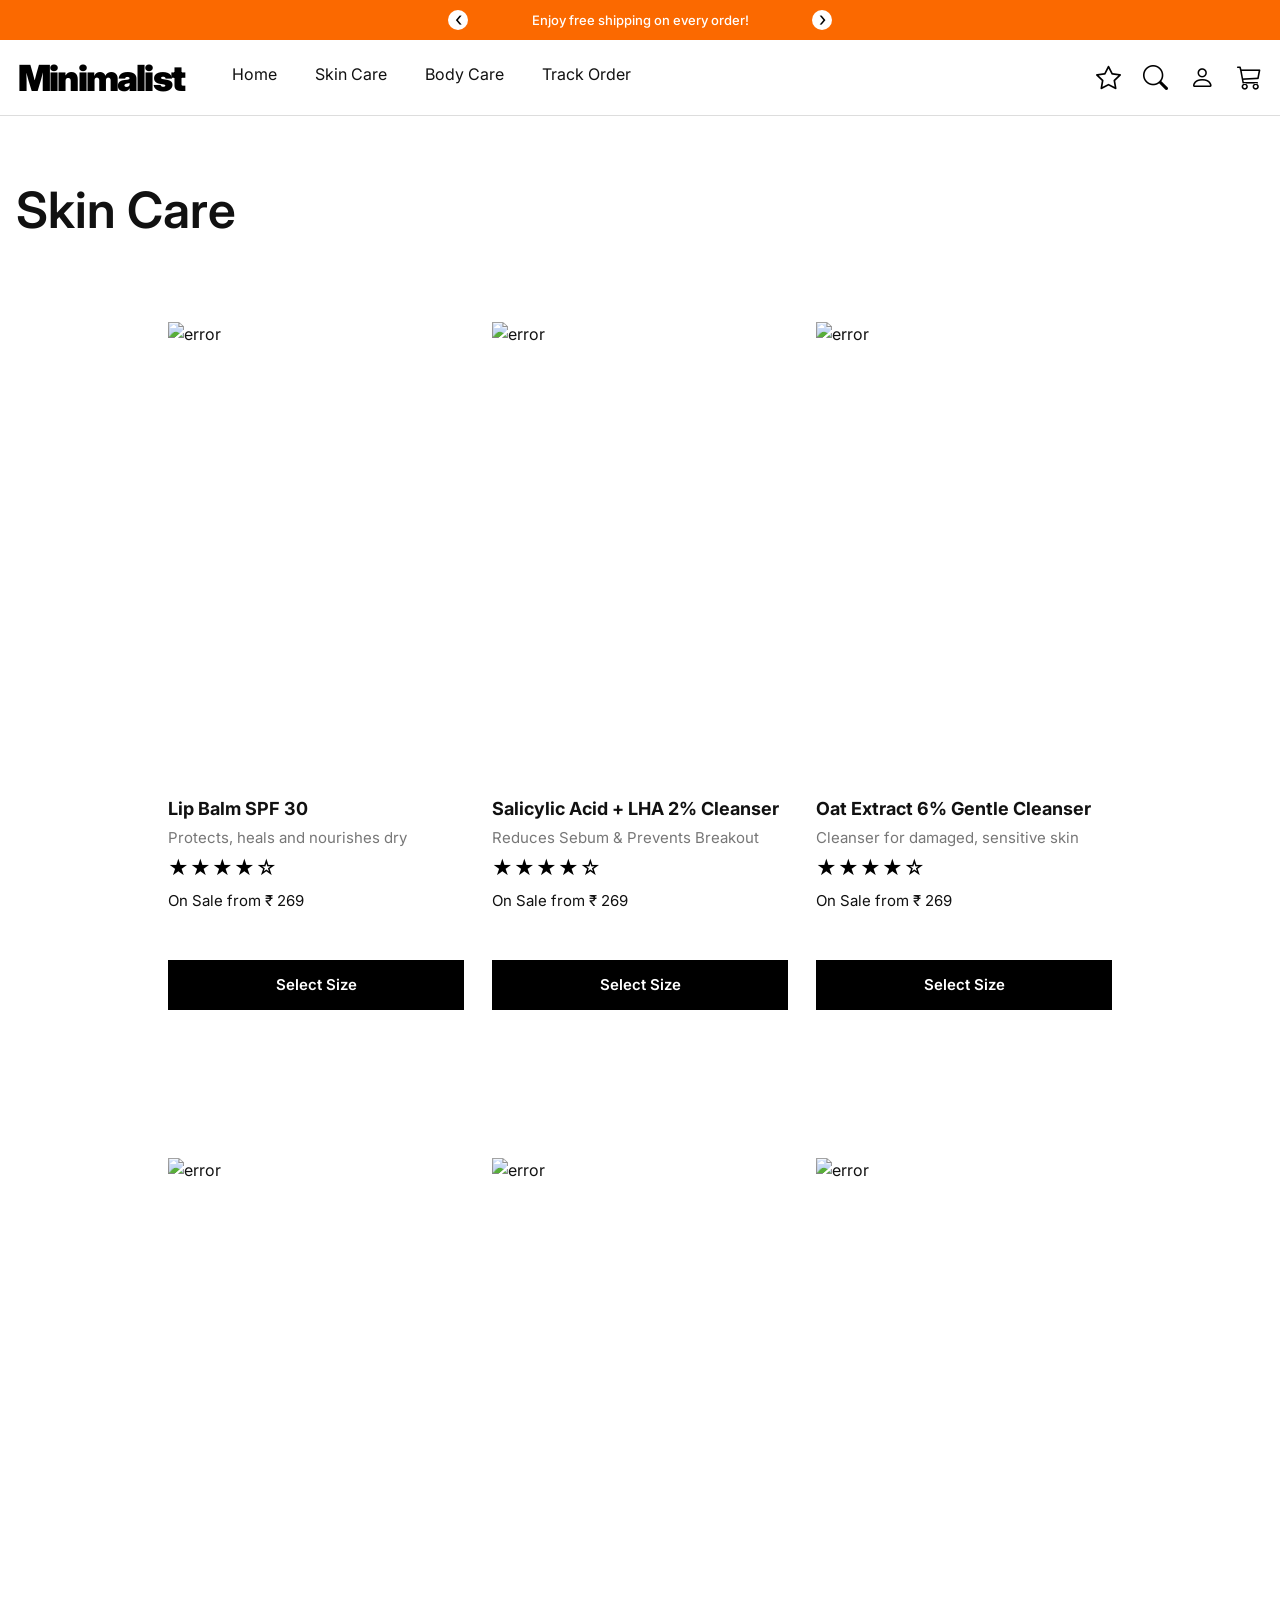
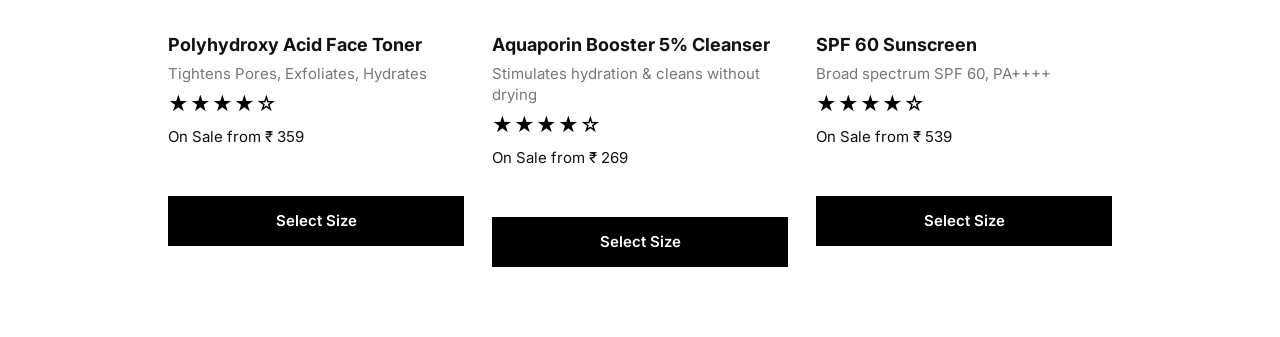
==== skin.html @ c64dd881 "Add files via upload" ====
<!doctype html>
<html lang="en">
  <head>
    <meta charset="UTF-8" />
    <meta name="viewport" content="width=device-width, initial-scale=1.0" />
    <title>Minimalist</title>

    <link rel="icon" type="image/x-icon" href="upscalemedia-transformed.jpg" />

    <!-- Google Font -->
    <link
      href="https://fonts.googleapis.com/css2?family=Inter:wght@400;500;700;800;900&display=swap"
      rel="stylesheet"
    />

    <!-- Bootstrap Icons -->
    <link
      href="https://cdn.jsdelivr.net/npm/bootstrap-icons@1.11.3/font/bootstrap-icons.css"
      rel="stylesheet"
    />

    <!-- Bootstrap 5 CSS -->
    <link
      href="https://cdn.jsdelivr.net/npm/bootstrap@5.3.3/dist/css/bootstrap.min.css"
      rel="stylesheet"
    />

    <!-- Custom CSS -->
    <link rel="stylesheet" href="style.css" />
  </head>
  <body>
    <!-- Promo Bar -->
    <div
      id="promoBar"
      class="carousel slide promo-bar"
      data-bs-ride="carousel"
      data-bs-interval="3000"
    >
      <div class="carousel-inner">
        <div class="carousel-item active">
          Enjoy free shipping on every order!
        </div>

        <div class="carousel-item">
          🎁 Build Your Own Bundle — Save an additional up to 15% off
        </div>

        <div class="carousel-item">
          Get 5% OFF + Additional 10% Cashback on App Orders
        </div>

        <div class="carousel-item">
          Free Marula Oil Moisturizer on orders over ₹599!
        </div>

        <div class="carousel-item">
          Free Tote Bag with every purchase of ₹899!
        </div>

        <div class="carousel-item">
          Free Retinol 0.3% Serum with every purchase of ₹1200!
        </div>

        <div class="carousel-item">
          Free SPF 60 Sunscreen on purchase of 2 products
        </div>

        <div class="carousel-item">
          Trust Circle: Earn rewards on your skincare journey!
        </div>
      </div>

      <button
        class="carousel-control-prev promo-btn"
        type="button"
        data-bs-target="#promoBar"
        data-bs-slide="prev"
      >
        <span>‹</span>
      </button>

      <button
        class="carousel-control-next promo-btn"
        type="button"
        data-bs-target="#promoBar"
        data-bs-slide="next"
      >
        <span>›</span>
      </button>
    </div>

    <!-- Navbar -->
    <header class="main-navbar">
      <div class="navbar-inner">
        <div class="logo">Minimalist</div>

        <nav class="nav-links">
          <a href="index.html">Home</a>
          <a href="skin.html">Skin Care</a>
          <a href="body.html">Body Care</a>
          <a href="track.html">Track Order</a>
        </nav>

        <div class="nav-icons">
          <i class="bi bi-star"></i>
          <i class="bi bi-search"></i>
          <i class="bi bi-person"></i>

          <div class="cart-icon">
            <i class="bi bi-cart3"></i>
          </div>
        </div>
      </div>
    </header>

    <section class="skin-care">
      <h2>Skin Care</h2>

      <div class="product">
        <div class="pro1">
          <img class="img" src="skin/product1.avif" alt="error" />
          <h3 class="product-title">Lip Balm SPF 30</h3>
          <p class="product-desc">Protects, heals and nourishes dry</p>
          <p class="rating">★★★★☆</p>
          <p class="price">On Sale from ₹ 269</p>

          <div class="size-dropdown">
            <button class="size-btn" type="button" onclick="toggleSize(this)">
              Select Size
            </button>

            <div class="size-list">
              <div class="size-title">Select Size</div>
              <div class="size-option">100ml</div>
              <div class="size-option">250ml</div>
            </div>
          </div>
        </div>
        <div class="pro1">
          <img class="img" src="skin/product2.avif" alt="error" />
          <h3 class="product-title">Salicylic Acid + LHA 2% Cleanser</h3>
          <p class="product-desc">Reduces Sebum & Prevents Breakout </p>
          <p class="rating">★★★★☆</p>
          <p class="price">On Sale from ₹ 269</p>

          <div class="size-dropdown">
            <button class="size-btn" type="button" onclick="toggleSize(this)">
              Select Size
            </button>

            <div class="size-list">
              <div class="size-title">Select Size</div>
              <div class="size-option">100ml</div>
              <div class="size-option">250ml</div>
            </div>
          </div>
        </div>
        <div class="pro1">
          <img class="img" src="skin/product3.avif" alt="error" />
          <h3 class="product-title">Oat Extract 6% Gentle Cleanser</h3>
          <p class="product-desc">Cleanser for damaged, sensitive skin</p>
          <p class="rating">★★★★☆</p>
          <p class="price">On Sale from ₹ 269</p>

          <div class="size-dropdown">
            <button class="size-btn" type="button" onclick="toggleSize(this)">
              Select Size
            </button>

            <div class="size-list">
              <div class="size-title">Select Size</div>
              <div class="size-option">100ml</div>
              <div class="size-option">250ml</div>
            </div>
          </div>
        </div>
        <div class="pro1">
          <img class="img" src="skin/product4.avif" alt="error" />
          <h3 class="product-title">Polyhydroxy Acid Face Toner</h3>
          <p class="product-desc">Tightens Pores, Exfoliates, Hydrates </p>
          <p class="rating">★★★★☆</p>
          <p class="price">On Sale from ₹ 359</p>

          <div class="size-dropdown">
            <button class="size-btn" type="button" onclick="toggleSize(this)">
              Select Size
            </button>

            <div class="size-list">
              <div class="size-title">Select Size</div>
              <div class="size-option">100ml</div>
              <div class="size-option">250ml</div>
            </div>
          </div>
        </div>
        <div class="pro1">
          <img class="img" src="skin/product5.avif" alt="error" />
          <h3 class="product-title">Aquaporin Booster 5% Cleanser</h3>
          <p class="product-desc">Stimulates hydration & cleans without drying</p>
          <p class="rating">★★★★☆</p>
          <p class="price">On Sale from ₹ 269</p>

          <div class="size-dropdown">
            <button class="size-btn" type="button" onclick="toggleSize(this)">
              Select Size
            </button>

            <div class="size-list">
              <div class="size-title">Select Size</div>
              <div class="size-option">100ml</div>
              <div class="size-option">250ml</div>
            </div>
          </div>
        </div>
        <div class="pro1">
          <img class="img" src="skin/product6.avif" alt="error" />
          <h3 class="product-title">SPF 60 Sunscreen</h3>
          <p class="product-desc">Broad spectrum SPF 60, PA++++</p>
          <p class="rating">★★★★☆</p>
          <p class="price">On Sale from ₹ 539</p>

          <div class="size-dropdown">
            <button class="size-btn" type="button" onclick="toggleSize(this)">
              Select Size
            </button>

            <div class="size-list">
              <div class="size-title">Select Size</div>
              <div class="size-option">100ml</div>
              <div class="size-option">250ml</div>
            </div>
          </div>
        </div>

      </div>
    </section>

    <!-- Bootstrap 5 JS -->
    <script src="https://cdn.jsdelivr.net/npm/bootstrap@5.3.3/dist/js/bootstrap.bundle.min.js"></script>

    <!-- Your JS -->
    <script>
      function toggleSize(button) {
        button.parentElement.classList.toggle("active");
      }
    </script>
  </body>
</html>
---- style.css ----
/* =========================
   GLOBAL
========================= */
* {
  margin: 0;
  padding: 0;
  box-sizing: border-box;
  font-family: "Inter", sans-serif;
}

html,
body {
  width: 100%;
  overflow-x: hidden;
}

body {
  background: #fff;
  color: #111;
}

/* =========================
   PROMO BAR
========================= */
.promo-bar {
  width: 100%;
  height: 40px;
  background: #fb6900;
  color: #fff;
  overflow: hidden;
}

.promo-bar .carousel-inner {
  height: 40px;
}

.promo-bar .carousel-item {
  height: 40px;
  line-height: 40px;
  text-align: center;
  font-size: 13px;
  font-weight: 500;
  padding: 0 60px;
}

.promo-bar .promo-btn {
  width: 20px !important;
  height: 20px !important;
  background: #fff !important;
  border-radius: 50%;
  opacity: 1;
  top: 50%;
  transform: translateY(-50%);
  padding: 0;
}

.promo-bar .carousel-control-prev {
  left: 35%;
}

.promo-bar .carousel-control-next {
  right: 35%;
}

.promo-bar .promo-btn span {
  color: #000;
  font-size: 20px;
  line-height: 16px;
  margin-top: -3px;
}

/* =========================
   NAVBAR
========================= */
.main-navbar {
  width: 100%;
  background: #fff;
  display: flex;
  justify-content: center;
}

.navbar-inner {
  width: min(100%, 1280px);
  min-height: 76px;
  padding: 0 18px;
  display: flex;
  align-items: center;
  justify-content: space-between;
  border-bottom: 1px solid #ddd;
}

.logo {
  font-size: 36px;
  font-weight: 900;
  color: #000;
  letter-spacing: -1.8px;
  line-height: 1;
  margin-right: 48px;
  white-space: nowrap;
}

.nav-links {
  display: flex;
  align-items: center;
  gap: 38px;
  flex: 1;
  margin-left: 0;
}

.nav-links a {
  position: relative;
  text-decoration: none;
  color: #111;
  font-size: 16px;
  font-weight: 400;
  white-space: nowrap;
  padding-bottom: 7px;
}

.nav-links a::after {
  content: "";
  position: absolute;
  left: 0;
  bottom: 0;
  width: 0;
  height: 1.5px;
  background: #111;
  transition: width 0.3s ease;
}

.nav-links a:hover::after {
  width: 100%;
}

.nav-icons {
  display: flex;
  align-items: center;
  gap: 22px;
  font-size: 25px;
  color: #000;
  flex-shrink: 0;
}

.nav-icons i {
  cursor: pointer;
  line-height: 1;
}

.cart-icon {
  position: relative;
  display: flex;
  align-items: center;
}

.cart-icon span {
  position: absolute;
  top: -13px;
  right: -12px;
  width: 19px;
  height: 19px;
  background: #000;
  color: #fff;
  border-radius: 50%;
  font-size: 11px;
  font-weight: 700;
  display: flex;
  align-items: center;
  justify-content: center;
}

/* =========================
   HERO SLIDER
========================= */
.hero-slider {
  width: 100%;
  height: 455px;
  margin: 0;
  position: relative;
  overflow: hidden;
}

.hero-slider .carousel-inner,
.hero-slider .carousel-item {
  width: 100%;
  height: 100%;
}

.hero-slider .carousel-item img {
  width: 100%;
  height: 100%;
  object-fit: cover;
  object-position: center;
  display: block;
}

.hero-slider .hero-arrow {
  width: 44px;
  height: 44px;
  background: #fff;
  color: #000;
  border-radius: 50%;
  opacity: 1;
  top: 50%;
  transform: translateY(-50%);
  box-shadow: 0 4px 18px rgba(0, 0, 0, 0.15);
}

.hero-slider .carousel-control-prev {
  left: 22px;
}

.hero-slider .carousel-control-next {
  right: 22px;
}

.hero-slider .hero-arrow i {
  font-size: 23px;
  font-weight: 900;
}

/* =========================
   PRODUCT SECTIONS
========================= */
.best-sellers,
.skin-care {
  width: min(100% - 32px, 1280px);
  margin: 0 auto;
}

.best-sellers h2,
.skin-care h2 {
  margin: 4rem 0 0;
  font-size: clamp(30px, 5vw, 50px);
  font-weight: 600;
  text-align: left;
}

.product {
  width: 100%;
  margin: 4rem 0 0;
  display: grid;
  grid-template-columns: repeat(auto-fit, minmax(260px, 296px));
  gap: 60px 28px;
  justify-content: center;
}

.pro1 {
  width: 296px;
}

.img {
  width: 100%;
  height: 444px;
  object-fit: cover;
  display: block;
  margin-top: 18px;
}

.product-title {
  margin: 2rem 0 6px;
  font-size: 18px;
  font-weight: 700;
  color: #111;
  line-height: 1.25;
}

.product-desc {
  margin: 0 0 10px;
  font-size: 15px;
  color: #777;
  line-height: 1.4;
}

.rating {
  margin: 0 0 12px;
  font-size: 20px;
  color: #000;
  letter-spacing: 1px;
  line-height: 1;
}

.price {
  margin: 0 0 3rem;
  font-size: 15px;
  font-weight: 400;
  color: #111;
}

/* =========================
   SIZE DROPDOWN
========================= */
.size-dropdown {
  width: 100%;
  position: relative;
  margin-bottom: 70px;
  z-index: 20;
}

.size-btn {
  width: 100%;
  height: 50px;
  background: #000;
  color: #fff;
  border: none;
  font-size: 15px;
  font-weight: 600;
  cursor: pointer;
  margin-bottom: 0;
}

.size-list {
  display: none;
  position: absolute;
  top: 50px;
  left: 0;
  width: 100%;
  border: 1px solid #777;
  background: #fff;
  z-index: 999;
}

.size-dropdown.active .size-list {
  display: block;
}

.size-title {
  background: #c9c9c9;
  color: #fff;
  padding: 6px 12px;
  font-size: 15px;
}

.size-option {
  padding: 8px 12px;
  font-size: 15px;
  color: #000;
  cursor: pointer;
}

.size-option:hover {
  background: #f2f2f2;
}

/* =========================
   TABLET RESPONSIVE
========================= */
@media (max-width: 992px) {
  .promo-bar .carousel-control-prev {
    left: 15px;
  }

  .promo-bar .carousel-control-next {
    right: 15px;
  }

  .promo-bar .carousel-item {
    font-size: 12px;
    padding: 0 50px;
  }

  .navbar-inner {
    width: 100%;
    height: auto;
    padding: 18px;
    flex-wrap: wrap;
    align-items: center;
    justify-content: space-between;
    gap: 18px;
  }

  .logo {
    font-size: 30px;
    margin-right: 0;
  }

  .nav-icons {
    margin-left: auto;
    font-size: 23px;
    gap: 18px;
  }

  .nav-links {
    order: 3;
    width: 100%;
    flex: none;
    margin-left: 0;
    overflow-x: auto;
    gap: 25px;
    padding-bottom: 4px;
  }

  .nav-links::-webkit-scrollbar {
    display: none;
  }

  .hero-slider {
    height: 320px;
  }

  .product {
    grid-template-columns: repeat(auto-fit, minmax(260px, 296px));
    gap: 50px 24px;
  }
}

/* =========================
   MOBILE RESPONSIVE
========================= */
@media (max-width: 600px) {
  .promo-bar {
    height: 38px;
  }

  .promo-bar .carousel-inner,
  .promo-bar .carousel-item {
    height: 38px;
  }

  .promo-bar .carousel-item {
    line-height: 38px;
    font-size: 11px;
    padding: 0 42px;
  }

  .promo-bar .promo-btn {
    width: 18px !important;
    height: 18px !important;
  }

  .promo-bar .carousel-control-prev {
    left: 10px;
  }

  .promo-bar .carousel-control-next {
    right: 10px;
  }

  .navbar-inner {
    width: 100%;
    padding: 14px 16px;
    display: flex;
    flex-wrap: wrap;
    align-items: center;
    justify-content: space-between;
    gap: 0;
  }

  .logo {
    font-size: 28px;
    margin: 0;
    line-height: 1;
  }

  .nav-icons {
    margin-left: auto;
    display: flex;
    align-items: center;
    gap: 16px;
    font-size: 22px;
  }

  .nav-links {
    order: 3;
    width: 100%;
    flex: none;
    margin-left: 0;
    margin-top: 12px;
    display: flex;
    align-items: center;
    gap: 22px;
    overflow-x: auto;
    white-space: nowrap;
    padding-bottom: 5px;
  }

  .nav-links::-webkit-scrollbar {
    display: none;
  }

  .nav-links a {
    font-size: 15px;
    padding-bottom: 6px;
  }

  .hero-slider {
    height: 240px;
  }

  .hero-slider .hero-arrow {
    width: 36px;
    height: 36px;
  }

  .hero-slider .carousel-control-prev {
    left: 14px;
  }

  .hero-slider .carousel-control-next {
    right: 14px;
  }

  .best-sellers,
  .skin-care {
    width: min(100% - 24px, 1280px);
  }

  .best-sellers h2,
  .skin-care h2 {
    margin-top: 2.5rem;
    font-size: 32px;
    text-align: left;
  }

  .product {
    margin-top: 2rem;
    grid-template-columns: 1fr;
    gap: 45px;
  }

  .pro1 {
    width: 100%;
  }

  .img {
    width: 100%;
    height: auto;
    aspect-ratio: 296 / 444;
  }

  .product-title {
    margin-top: 1.5rem;
    font-size: 18px;
  }

  .size-dropdown {
    margin-bottom: 40px;
  }
}

/* =========================
   SMALL MOBILE
========================= */
@media (max-width: 380px) {
  .logo {
    font-size: 25px;
  }

  .nav-icons {
    font-size: 20px;
    gap: 13px;
  }

  .nav-links {
    gap: 18px;
  }

  .nav-links a {
    font-size: 14px;
  }

  .best-sellers h2,
  .skin-care h2 {
    font-size: 28px;
  }

  .product-title {
    font-size: 17px;
  }
}

/* =========================
   Slider MOBILE
========================= */
/* Mobile */
@media (max-width: 600px) {
  .hero-slider {
    width: 100%;
    height: 170px !important;
  }

  .hero-slider .hero-arrow {
    width: 34px;
    height: 34px;
  }

  .hero-slider .carousel-control-prev {
    left: 12px;
  }

  .hero-slider .carousel-control-next {
    right: 12px;
  }

  .nav-links{
    background-color: rgb(248, 245, 245);
    padding: 1rem;
    border-radius: 20px;
    width: 100%;
    gap: 3rem ;
  }
}
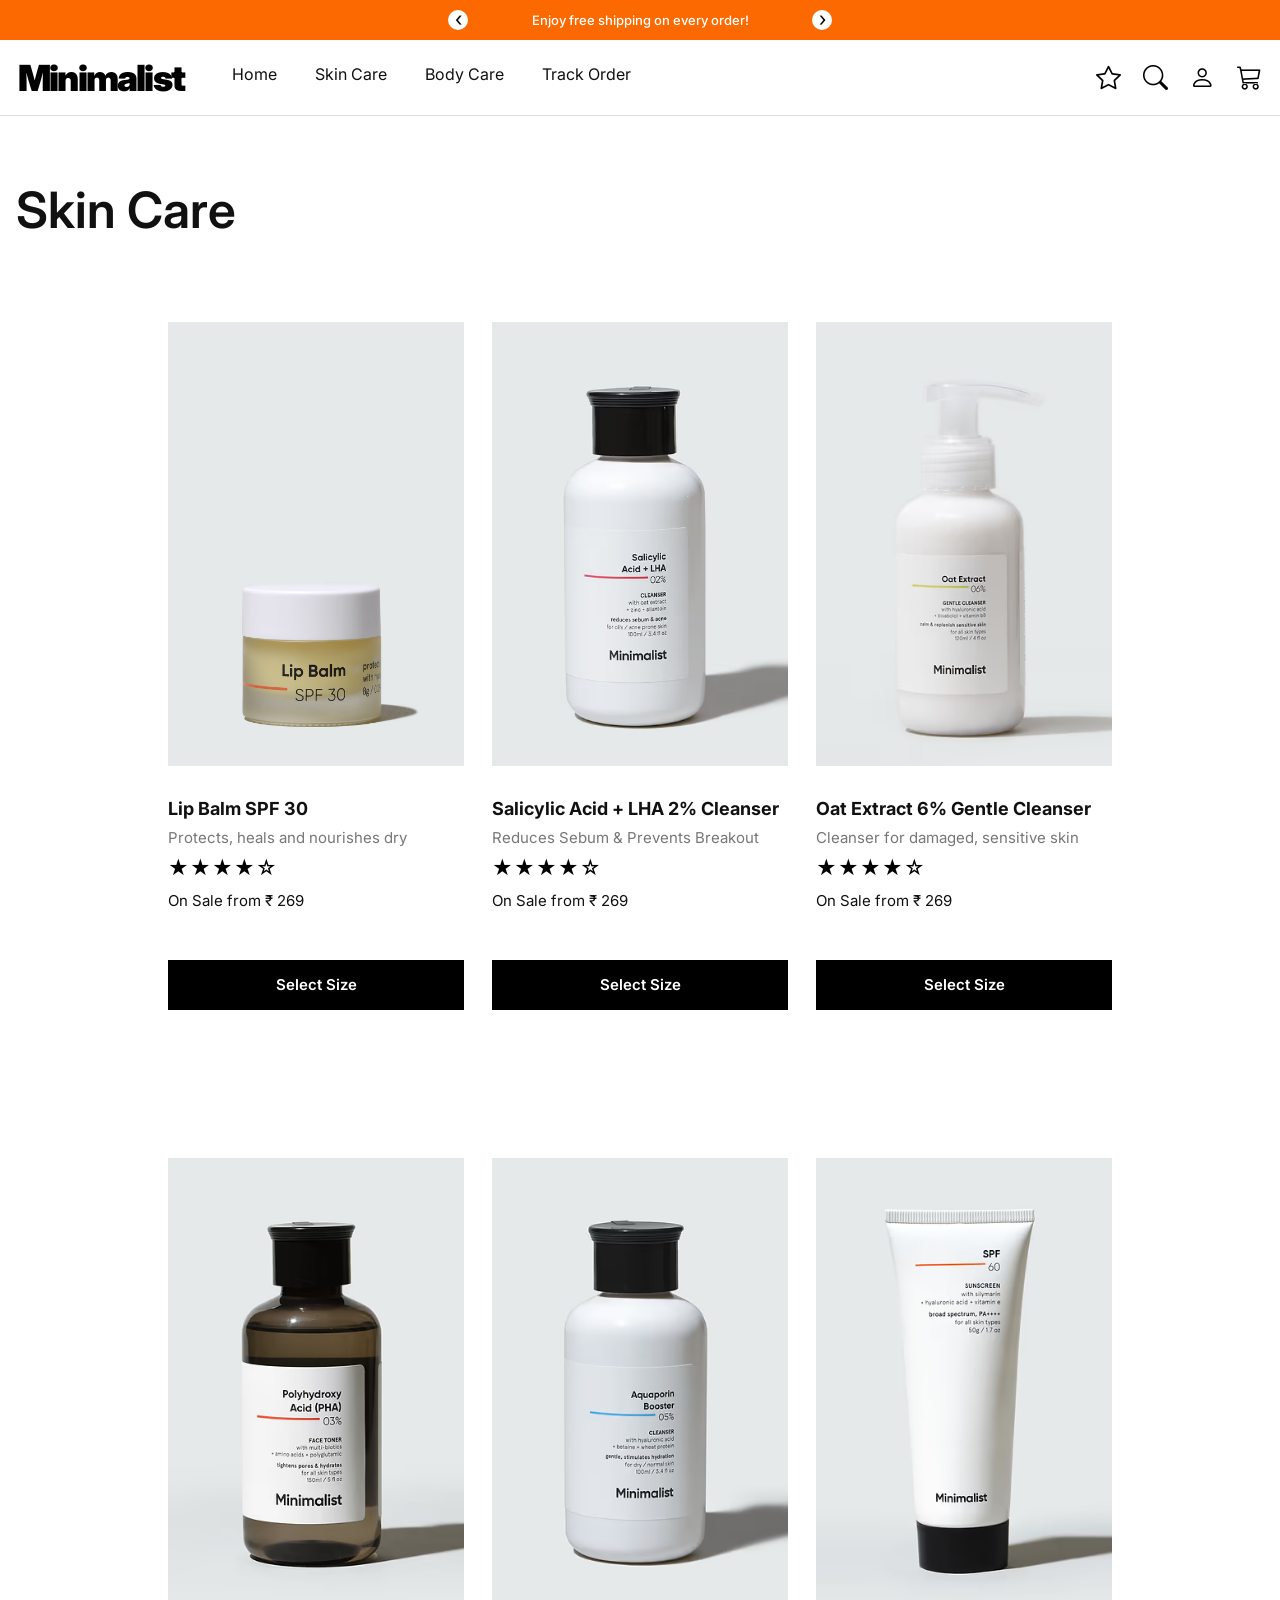
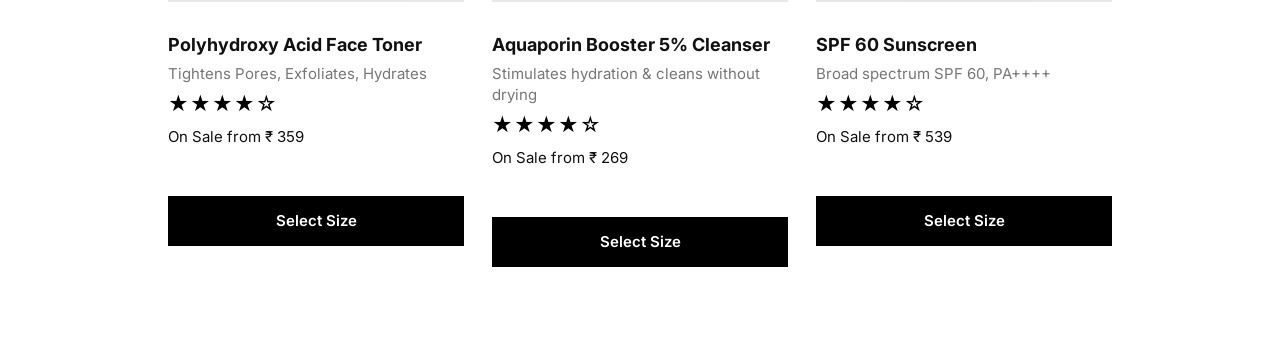
==== commit cdc938c9: "Update skin.html" ====
--- a/skin.html
+++ b/skin.html
@@ -118,7 +118,7 @@
 
       <div class="product">
         <div class="pro1">
-          <img class="img" src="skin/product1.avif" alt="error" />
+          <img class="img" src="scare/product1.avif" alt="error" />
           <h3 class="product-title">Lip Balm SPF 30</h3>
           <p class="product-desc">Protects, heals and nourishes dry</p>
           <p class="rating">★★★★☆</p>
@@ -137,7 +137,7 @@
           </div>
         </div>
         <div class="pro1">
-          <img class="img" src="skin/product2.avif" alt="error" />
+          <img class="img" src="scare/product2.avif" alt="error" />
           <h3 class="product-title">Salicylic Acid + LHA 2% Cleanser</h3>
           <p class="product-desc">Reduces Sebum & Prevents Breakout </p>
           <p class="rating">★★★★☆</p>
@@ -156,7 +156,7 @@
           </div>
         </div>
         <div class="pro1">
-          <img class="img" src="skin/product3.avif" alt="error" />
+          <img class="img" src="scare/product3.avif" alt="error" />
           <h3 class="product-title">Oat Extract 6% Gentle Cleanser</h3>
           <p class="product-desc">Cleanser for damaged, sensitive skin</p>
           <p class="rating">★★★★☆</p>
@@ -175,7 +175,7 @@
           </div>
         </div>
         <div class="pro1">
-          <img class="img" src="skin/product4.avif" alt="error" />
+          <img class="img" src="scare/product4.avif" alt="error" />
           <h3 class="product-title">Polyhydroxy Acid Face Toner</h3>
           <p class="product-desc">Tightens Pores, Exfoliates, Hydrates </p>
           <p class="rating">★★★★☆</p>
@@ -194,7 +194,7 @@
           </div>
         </div>
         <div class="pro1">
-          <img class="img" src="skin/product5.avif" alt="error" />
+          <img class="img" src="scare/product5.avif" alt="error" />
           <h3 class="product-title">Aquaporin Booster 5% Cleanser</h3>
           <p class="product-desc">Stimulates hydration & cleans without drying</p>
           <p class="rating">★★★★☆</p>
@@ -213,7 +213,7 @@
           </div>
         </div>
         <div class="pro1">
-          <img class="img" src="skin/product6.avif" alt="error" />
+          <img class="img" src="scare/product6.avif" alt="error" />
           <h3 class="product-title">SPF 60 Sunscreen</h3>
           <p class="product-desc">Broad spectrum SPF 60, PA++++</p>
           <p class="rating">★★★★☆</p>
